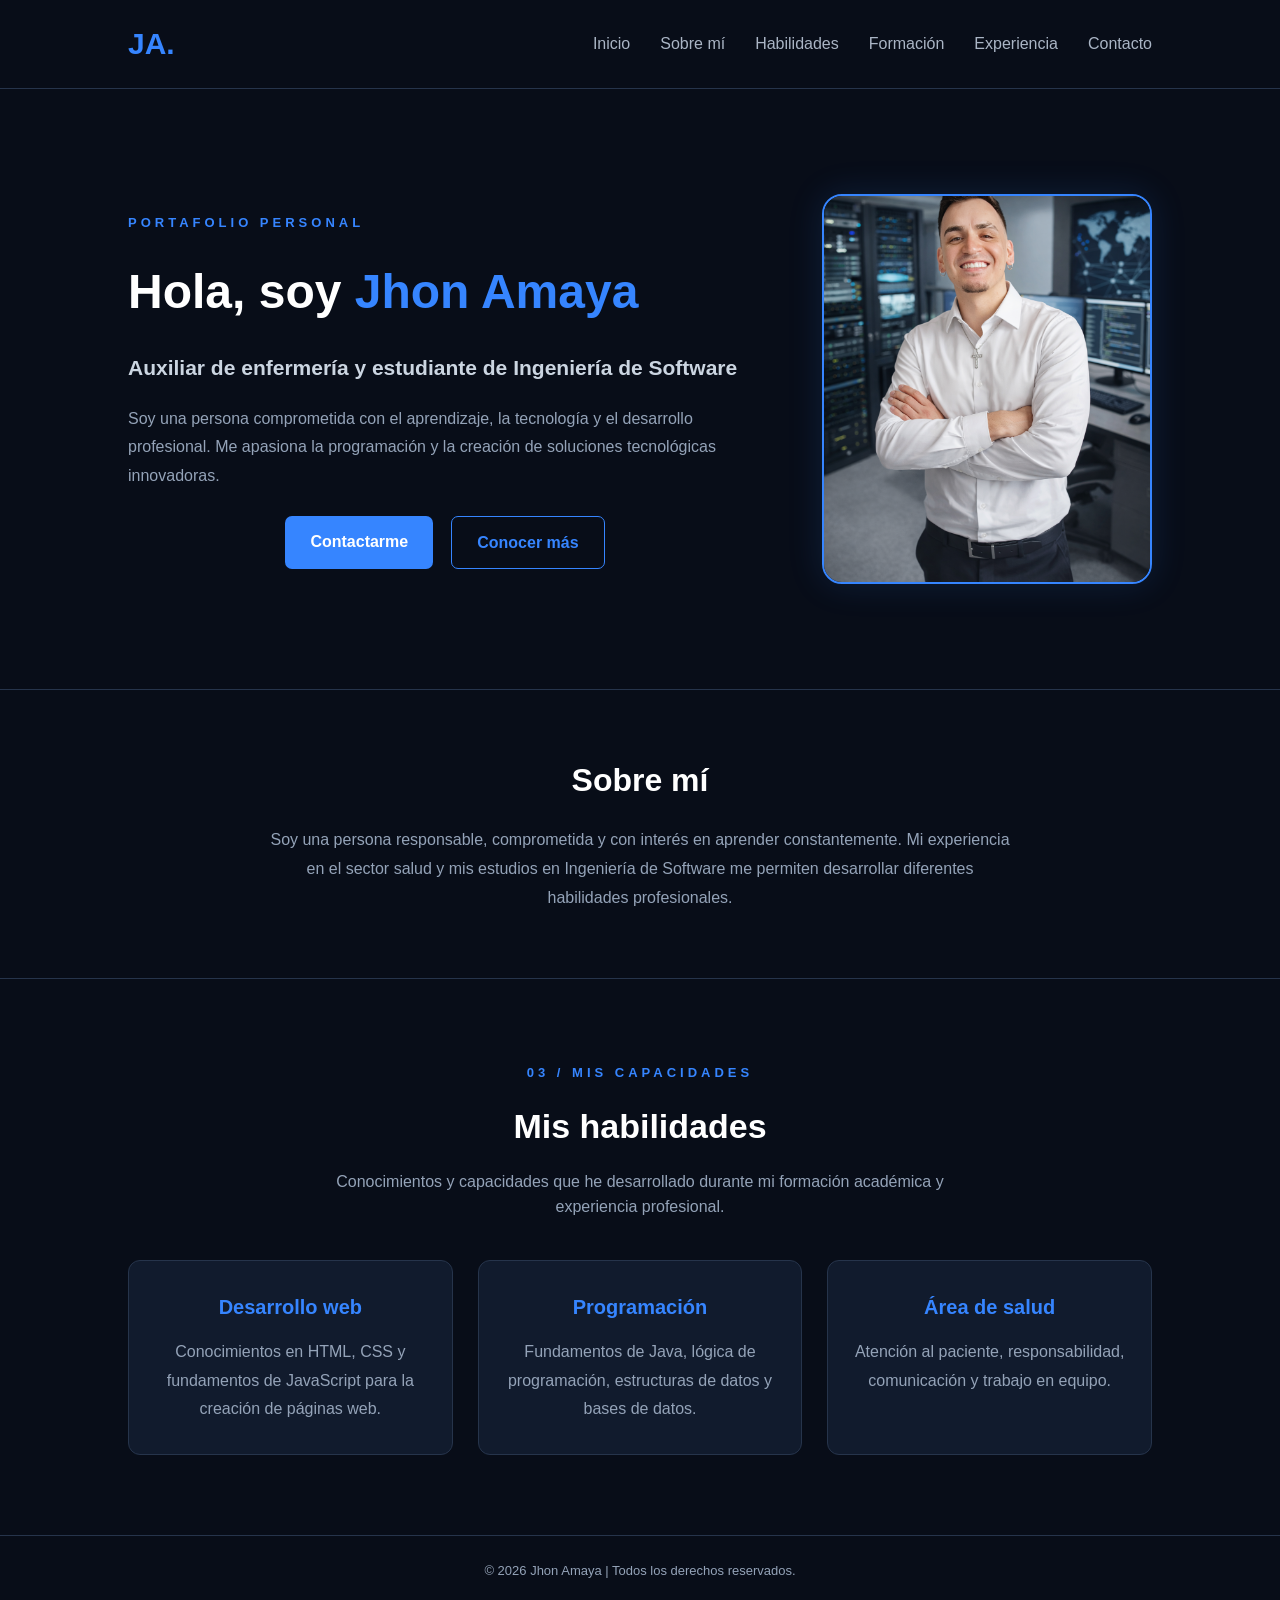
==== index.html @ dc311d81 "Add files via upload" ====
<!DOCTYPE html>
<html lang="es">

<head>
    <meta charset="UTF-8">
    <meta name="viewport" content="width=device-width, initial-scale=1.0">

    <title>Jhon Amaya | Portafolio Profesional</title>

    <link rel="stylesheet" href="css/estilos.css">
</head>

<body>

    <!-- ENCABEZADO -->


<header class="encabezado">
    <nav class="navegacion">

        <a href="index.html" class="logo">JA.</a>

       
<ul class="menu">

    <li><a href="index.html">Inicio</a></li>

    <li><a href="#sobre-mi">Sobre mí</a></li>

    <li><a href="#habilidades">Habilidades</a></li>

    <li><a href="paginas/formacion.html">Formación</a></li>

    <li><a href="paginas/experiencia.html">Experiencia</a></li>

    <li><a href="paginas/contacto.html">Contacto</a></li>

</ul>


    </nav>
</header>


    <!-- CONTENIDO PRINCIPAL -->

  
<!-- PRESENTACIÓN PRINCIPAL -->

<main id="inicio" class="hero">

    <div class="hero-contenido">

        <span class="etiqueta">PORTAFOLIO PERSONAL</span>

        <h1>
            Hola, soy <span>Jhon Amaya</span>
        </h1>

        <h2>
            Auxiliar de enfermería y estudiante de Ingeniería de Software
        </h2>

        <p>
            Soy una persona comprometida con el aprendizaje,
            la tecnología y el desarrollo profesional.

            Me apasiona la programación y la creación de
            soluciones tecnológicas innovadoras.
        </p>

        <div class="botones">

            <a href="mailto:tu-correo@ejemplo.com"
               class="btn-principal">
                Contactarme
            </a>

            <a href="#sobre-mi"
               class="btn-secundario">
                Conocer más
            </a>

        </div>

    </div>

    <div class="hero-fotografia">

       <img src="img/perfil.png" alt="Fotografía de Jhon Amaya">


    </div>

</main>


    <!-- SOBRE MÍ -->

    <section id="sobre-mi" class="sobre-mi">

        <h2>Sobre mí</h2>

        <p>
            Soy una persona responsable, comprometida y con interés
            en aprender constantemente. Mi experiencia en el sector
            salud y mis estudios en Ingeniería de Software me permiten
            desarrollar diferentes habilidades profesionales.
        </p>

    </section>

<!-- SECCIÓN DE HABILIDADES -->

<section id="habilidades" class="habilidades">

    <span class="etiqueta">03 / MIS CAPACIDADES</span>

    <h2>Mis habilidades</h2>

    <p class="descripcion-habilidades">
        Conocimientos y capacidades que he desarrollado
        durante mi formación académica y experiencia profesional.
    </p>

    <div class="contenedor-tarjetas">

        <article class="tarjeta">
            <h3>Desarrollo web</h3>
            <p>
                Conocimientos en HTML, CSS y fundamentos
                de JavaScript para la creación de páginas web.
            </p>
        </article>

        <article class="tarjeta">
            <h3>Programación</h3>
            <p>
                Fundamentos de Java, lógica de programación,
                estructuras de datos y bases de datos.
            </p>
        </article>

        <article class="tarjeta">
            <h3>Área de salud</h3>
            <p>
                Atención al paciente, responsabilidad,
                comunicación y trabajo en equipo.
            </p>
        </article>

    </div>

</section>

    <!-- PIE DE PÁGINA -->

    <footer>
        <p>© 2026 Jhon Amaya | Todos los derechos reservados.</p>
    </footer>

</body>

</html>
---- css/estilos.css ----
/* CONFIGURACIÓN GENERAL */

* {
    margin: 0;
    padding: 0;
    box-sizing: border-box;
}

body {
    background-color: #080D18;
    color: #FFFFFF;
    font-family: Arial, sans-serif;
    line-height: 1.6;
}

/* ENCABEZADO */

header {
    padding: 25px 10%;
    border-bottom: 1px solid #26344B;
}

.logo {
    color: #3685FF;
    font-size: 28px;
    font-weight: bold;
}

/* CONTENIDO PRINCIPAL */

main {
    min-height: 75vh;
    display: flex;
    flex-direction: column;
    justify-content: center;
    align-items: center;
    text-align: center;
    padding: 50px 20px;
}

h1 {
    font-size: 48px;
    margin-bottom: 20px;
}

h1 span {
    color: #3685FF;
}

h2 {
    color: #CBD5E1;
    margin-bottom: 20px;
}

p {
    color: #94A3B8;
    max-width: 650px;
    margin-bottom: 20px;
}

/* PIE DE PÁGINA */

footer {
    text-align: center;
    padding: 25px;
    border-top: 1px solid #26344B;
    color: #64748B;
}

/* ETIQUETA DE PRESENTACIÓN */

.etiqueta {
    color: #3685FF;
    font-size: 13px;
    letter-spacing: 4px;
    font-weight: bold;
    margin-bottom: 15px;
}

/* BOTONES */

.botones {
    display: flex;
    justify-content: center;
    gap: 18px;
    margin-top: 25px;
}

.btn-principal,
.btn-secundario {
    display: inline-block;
    padding: 13px 25px;
    border-radius: 7px;
    text-decoration: none;
    font-weight: bold;
    transition: 0.3s;
}

.btn-principal {
    background-color: #3685FF;
    color: white;
}

.btn-principal:hover {
    background-color: #1764D5;
    transform: translateY(-3px);
}

.btn-secundario {
    color: #3685FF;
    border: 1px solid #3685FF;
}

.btn-secundario:hover {
    background-color: #3685FF;
    color: white;
}

/* SECCIÓN SOBRE MÍ */

.sobre-mi {
    padding: 65px 10%;
    border-top: 1px solid #26344B;
    text-align: center;
}

.sobre-mi h2 {
    color: white;
    font-size: 32px;
    margin-bottom: 20px;
}

.sobre-mi p {
    margin: 0 auto;
    max-width: 750px;
    line-height: 1.8;
}

/* PIE DE PÁGINA */

footer {
    padding: 25px;
    text-align: center;
    border-top: 1px solid #26344B;
}

footer p {
    margin: 0 auto;
    font-size: 13px;
}

/* ADAPTACIÓN PARA CELULARES */

@media (max-width: 600px) {
    .botones {
        flex-direction: column;
        align-items: center;
    }

    .btn-principal,
    .btn-secundario {
        width: 200px;
    }

    h1 {
        font-size: 36px;
    }

    header {
        text-align: center;
    }
}

/* BARRA DE NAVEGACIÓN */

.encabezado {
    padding: 20px 10%;
    border-bottom: 1px solid #26344B;
}

.navegacion {
    display: flex;
    justify-content: space-between;
    align-items: center;
}

.logo {
    color: #3685FF;
    font-size: 30px;
    font-weight: bold;
    text-decoration: none;
}

.menu {
    display: flex;
    align-items: center;
    gap: 30px;
    list-style: none;
}

.menu a {
    color: #AAB5C5;
    text-decoration: none;
    transition: 0.3s;
}

.menu a:hover {
    color: #3685FF;
}

@media (max-width: 600px) {
    .navegacion {
        flex-direction: column;
        gap: 20px;
    }

    .menu {
        gap: 15px;
        flex-wrap: wrap;
        justify-content: center;
    }
}

/* SECCIÓN DE HABILIDADES */

.habilidades {
    padding: 80px 10%;
    text-align: center;
    border-top: 1px solid #26344B;
}

.habilidades h2 {
    font-size: 34px;
    color: #FFFFFF;
    margin: 15px 0;
}

.descripcion-habilidades {
    margin: 0 auto 40px;
    color: #94A3B8;
    max-width: 650px;
}

.contenedor-tarjetas {
    display: grid;
    grid-template-columns: repeat(3, 1fr);
    gap: 25px;
}

.tarjeta {
    background: #111B2D;
    border: 1px solid #26344B;
    border-radius: 12px;
    padding: 30px 22px;
    transition: 0.3s;
}

.tarjeta:hover {
    transform: translateY(-7px);
    border-color: #3685FF;
}

.tarjeta h3 {
    color: #3685FF;
    margin-bottom: 15px;
    font-size: 20px;
}

.tarjeta p {
    color: #94A3B8;
    line-height: 1.8;
    margin: 0 auto;
}

@media (max-width: 800px) {
    .contenedor-tarjetas {
        grid-template-columns: 1fr;
    }
}

/* PRESENTACIÓN CON FOTOGRAFÍA */

.hero {
    min-height: 600px;
    padding: 80px 10%;
    display: flex;
    flex-direction: row;
    justify-content: space-between;
    align-items: center;
    gap: 60px;
    text-align: left;
}

.hero-contenido {
    flex: 1;
    max-width: 650px;
}

.hero-contenido h1 {
    font-size: 48px;
    margin: 20px 0;
}

.hero-contenido h1 span {
    color: #3685FF;
}

.hero-contenido h2 {
    font-size: 21px;
    color: #CBD5E1;
}

.hero-contenido p {
    color: #94A3B8;
    line-height: 1.8;
}

.hero-fotografia {
    width: 330px;
    height: 390px;
    flex-shrink: 0;
    border: 2px solid #3685FF;
    border-radius: 20px;
    overflow: hidden;
    box-shadow: 0 0 35px rgba(54, 133, 255, 0.15);
}

.hero-fotografia img {
    width: 100%;
    height: 100%;
    object-fit: cover;
}

/* ADAPTACIÓN PARA CELULARES */

@media (max-width: 800px) {

    .hero {
        flex-direction: column-reverse;
        text-align: center;
        padding: 60px 7%;
    }

    .hero-fotografia {
        width: 250px;
        height: 300px;
    }

    .hero-contenido h1 {
        font-size: 36px;
    }

    .hero-contenido .botones {
        justify-content: center;
    }

}

/* PÁGINAS INTERNAS */

.pagina-interna {
    min-height: 75vh;
    padding: 80px 10%;
    text-align: center;
}

.pagina-interna h1 {
    margin: 20px 0;
}

.pagina-interna h1 span {
    color: #3685FF;
}

.pagina-interna > p {
    margin: 0 auto 45px;
    max-width: 700px;
}

/* TABLA ACADÉMICA */

.tabla-formacion {
    max-width: 950px;
    margin: 0 auto 40px;
    overflow-x: auto;
}

.tabla-formacion h2 {
    margin-bottom: 25px;
}

.tabla-formacion table {
    width: 100%;
    border-collapse: collapse;
    background: #111B2D;
    border-radius: 10px;
    overflow: hidden;
}

.tabla-formacion th,
.tabla-formacion td {
    padding: 20px;
    border: 1px solid #26344B;
    text-align: left;
}

.tabla-formacion th {
    background: #17263D;
    color: #3685FF;
}

.tabla-formacion td {
    color: #CBD5E1;
}

.tabla-formacion tr:hover {
    background: #1A2940;
}

/* RESUMEN DE EXPERIENCIA */

.resumen-experiencia {
    display: flex;
    justify-content: center;
    gap: 25px;
    flex-wrap: wrap;
    margin: 45px auto 65px;
}

.dato-experiencia {
    background: #111B2D;
    border: 1px solid #26344B;
    border-radius: 12px;
    padding: 25px 35px;
    min-width: 180px;
    display: flex;
    flex-direction: column;
    gap: 10px;
}

.dato-experiencia strong {
    font-size: 32px;
    color: #3685FF;
}

.dato-experiencia span {
    color: #94A3B8;
    font-size: 14px;
}

/* HISTORIAL LABORAL */

.historial-laboral {
    max-width: 850px;
    margin: 0 auto 70px;
    text-align: left;
}

.historial-laboral > h2 {
    text-align: center;
    margin-bottom: 35px;
}

.experiencia-card {
    background: #111B2D;
    border: 1px solid #26344B;
    border-left: 4px solid #3685FF;
    border-radius: 12px;
    padding: 30px;
    margin-bottom: 22px;
    transition: transform 0.3s, border-color 0.3s;
}

.experiencia-card:hover {
    transform: translateY(-5px);
    border-color: #3685FF;
}

.experiencia-card h3 {
    color: #FFFFFF;
    font-size: 21px;
    margin: 12px 0;
}

.experiencia-card h4 {
    color: #3685FF;
    margin-bottom: 12px;
}

.experiencia-card p {
    color: #94A3B8;
    line-height: 1.7;
}

.duracion {
    font-weight: bold;
    color: #CBD5E1 !important;
}

.estado-actual {
    color: #4ADE80;
    font-size: 12px;
    font-weight: bold;
    letter-spacing: 2px;
}

/* FUNCIONES PROFESIONALES */

.funciones-profesionales {
    margin: 70px auto;
}

.funciones-profesionales h2 {
    margin: 20px 0 35px;
}

.funciones-grid {
    max-width: 1050px;
    margin: auto;
    display: grid;
    grid-template-columns: repeat(2, 1fr);
    gap: 20px;
}

.funcion-card {
    background: #111B2D;
    border: 1px solid #26344B;
    border-radius: 12px;
    padding: 25px;
    text-align: left;
    transition: transform 0.3s;
}

.funcion-card:hover {
    transform: translateY(-5px);
}

.funcion-card h3 {
    color: #3685FF;
    margin-bottom: 12px;
}

.funcion-card p {
    color: #94A3B8;
    line-height: 1.7;
}

/* ADAPTACIÓN A CELULARES */

@media (max-width: 700px) {

    .funciones-grid {
        grid-template-columns: 1fr;
    }

    .resumen-experiencia {
        flex-direction: column;
        align-items: stretch;
    }

    .experiencia-card {
        padding: 22px;
    }

}

/* PÁGINA DE CONTACTO */

.contacto-contenedor {
    max-width: 950px;
    margin: 50px auto;
    display: grid;
    grid-template-columns: 1fr 1fr;
    gap: 25px;
    text-align: left;
}

.contacto-card,
.contacto-mensaje {
    background: #111B2D;
    border: 1px solid #26344B;
    border-radius: 14px;
    padding: 35px;
}

.contacto-card h2,
.contacto-mensaje h2 {
    color: #FFFFFF;
    margin-bottom: 30px;
}

.contacto-item {
    border-bottom: 1px solid #26344B;
    padding: 18px 0;
}

.contacto-item h3 {
    color: #3685FF;
    font-size: 16px;
    margin-bottom: 8px;
}

.contacto-item p,
.contacto-mensaje p {
    color: #94A3B8;
    line-height: 1.8;
}

.contacto-mensaje p {
    margin-bottom: 20px;
}

.contacto-mensaje .btn-principal {
    display: inline-block;
    margin-top: 15px;
}

@media (max-width: 700px) {

    .contacto-contenedor {
        grid-template-columns: 1fr;
    }

}
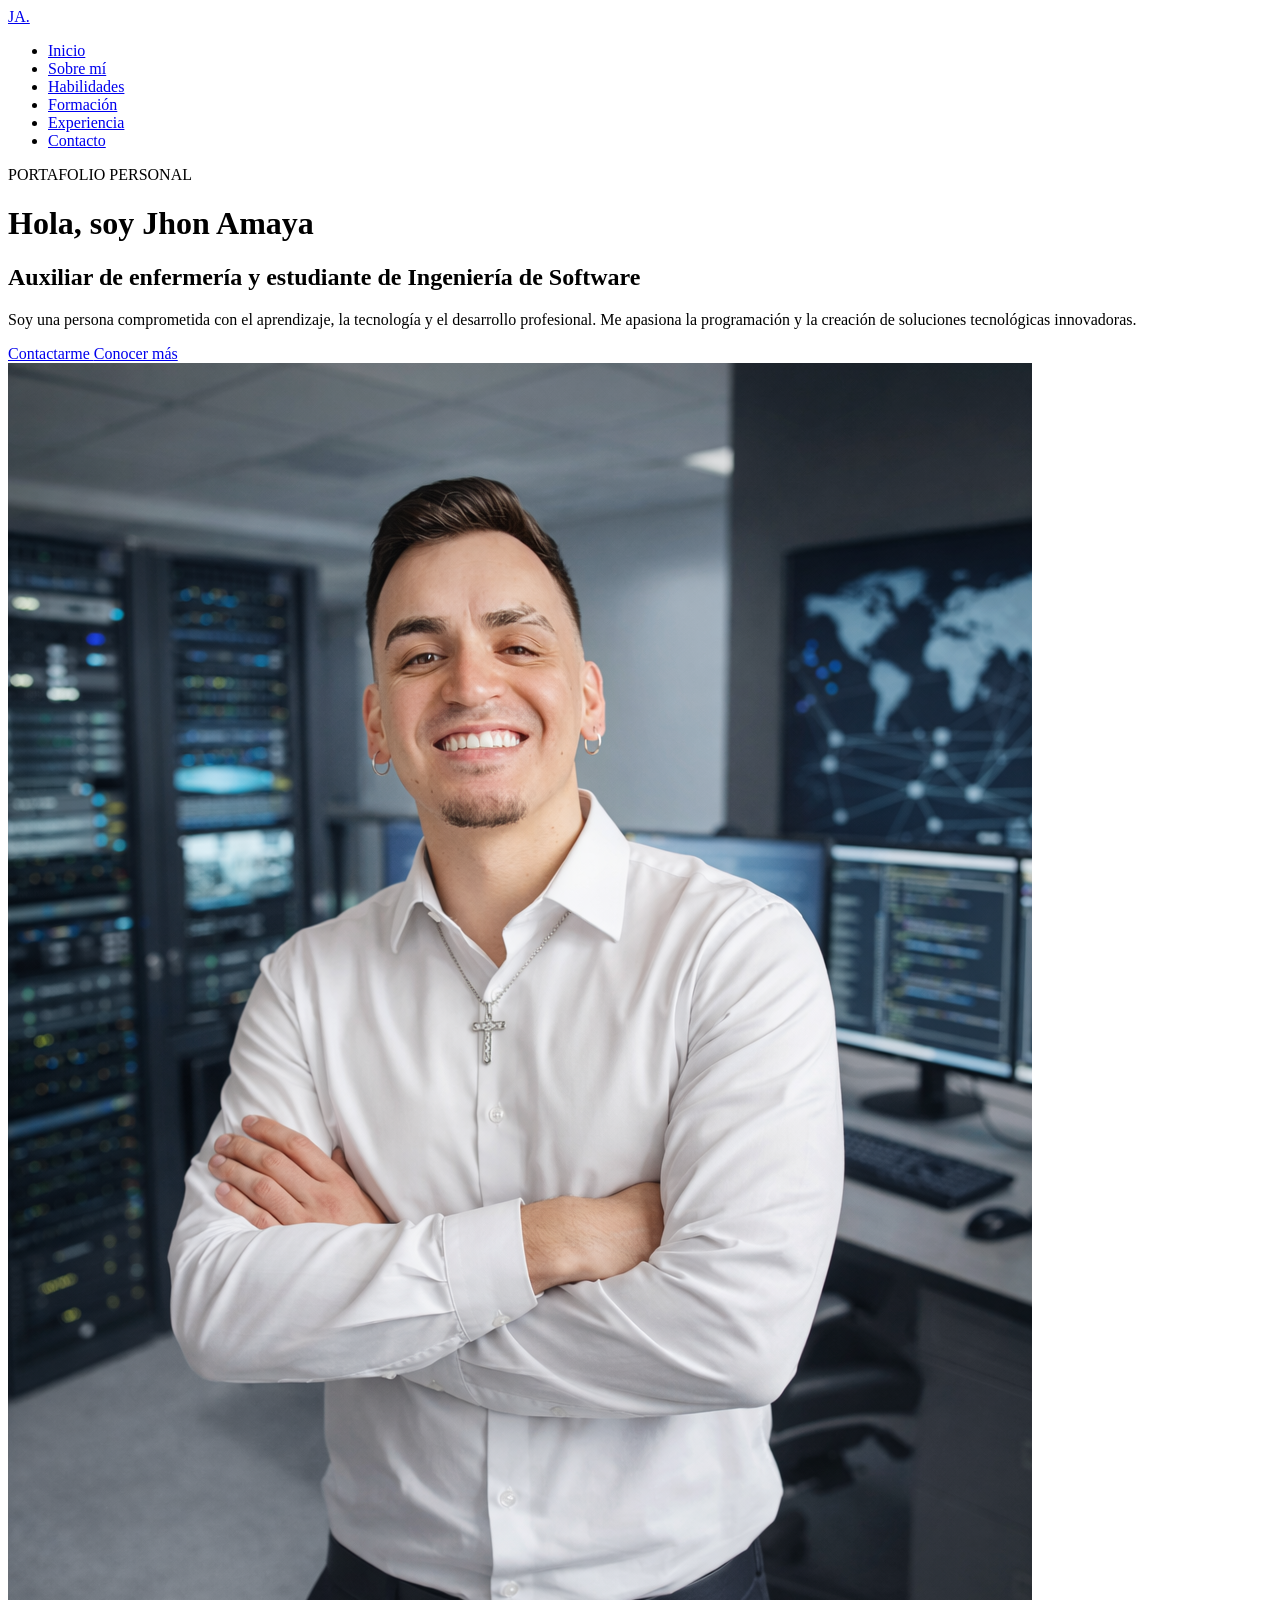
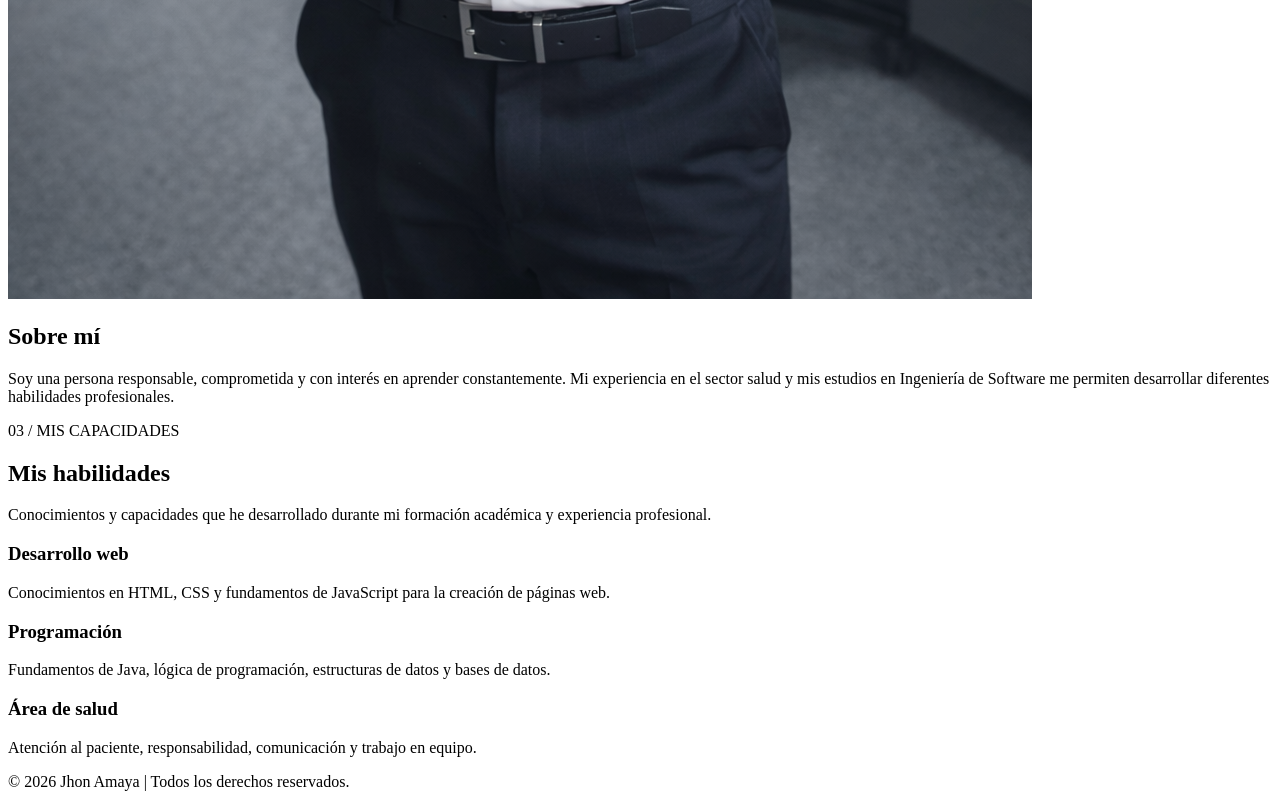
==== commit 03f817c7: "Update index.html" ====
--- a/index.html
+++ b/index.html
@@ -8,7 +8,7 @@
 
     <title>Jhon Amaya | Portafolio Profesional</title>
 
-    <link rel="stylesheet" href="css/estilos.css">
+  <link rel="stylesheet" href="CSS/estilos.css">
 </head>
 
 <body>
@@ -30,11 +30,11 @@
 
     <li><a href="#habilidades">Habilidades</a></li>
 
-    <li><a href="paginas/formacion.html">Formación</a></li>
+    <li><a href="p%C3%A1ginas/formacion.html">Formación</a></li>
 
-    <li><a href="paginas/experiencia.html">Experiencia</a></li>
+    <li><a href="p%C3%A1ginas/experiencia.html">Experiencia</a></li>
 
-    <li><a href="paginas/contacto.html">Contacto</a></li>
+    <li><a href="p%C3%A1ginas/contacto.html">Contacto</a></li>
 
 </ul>
 
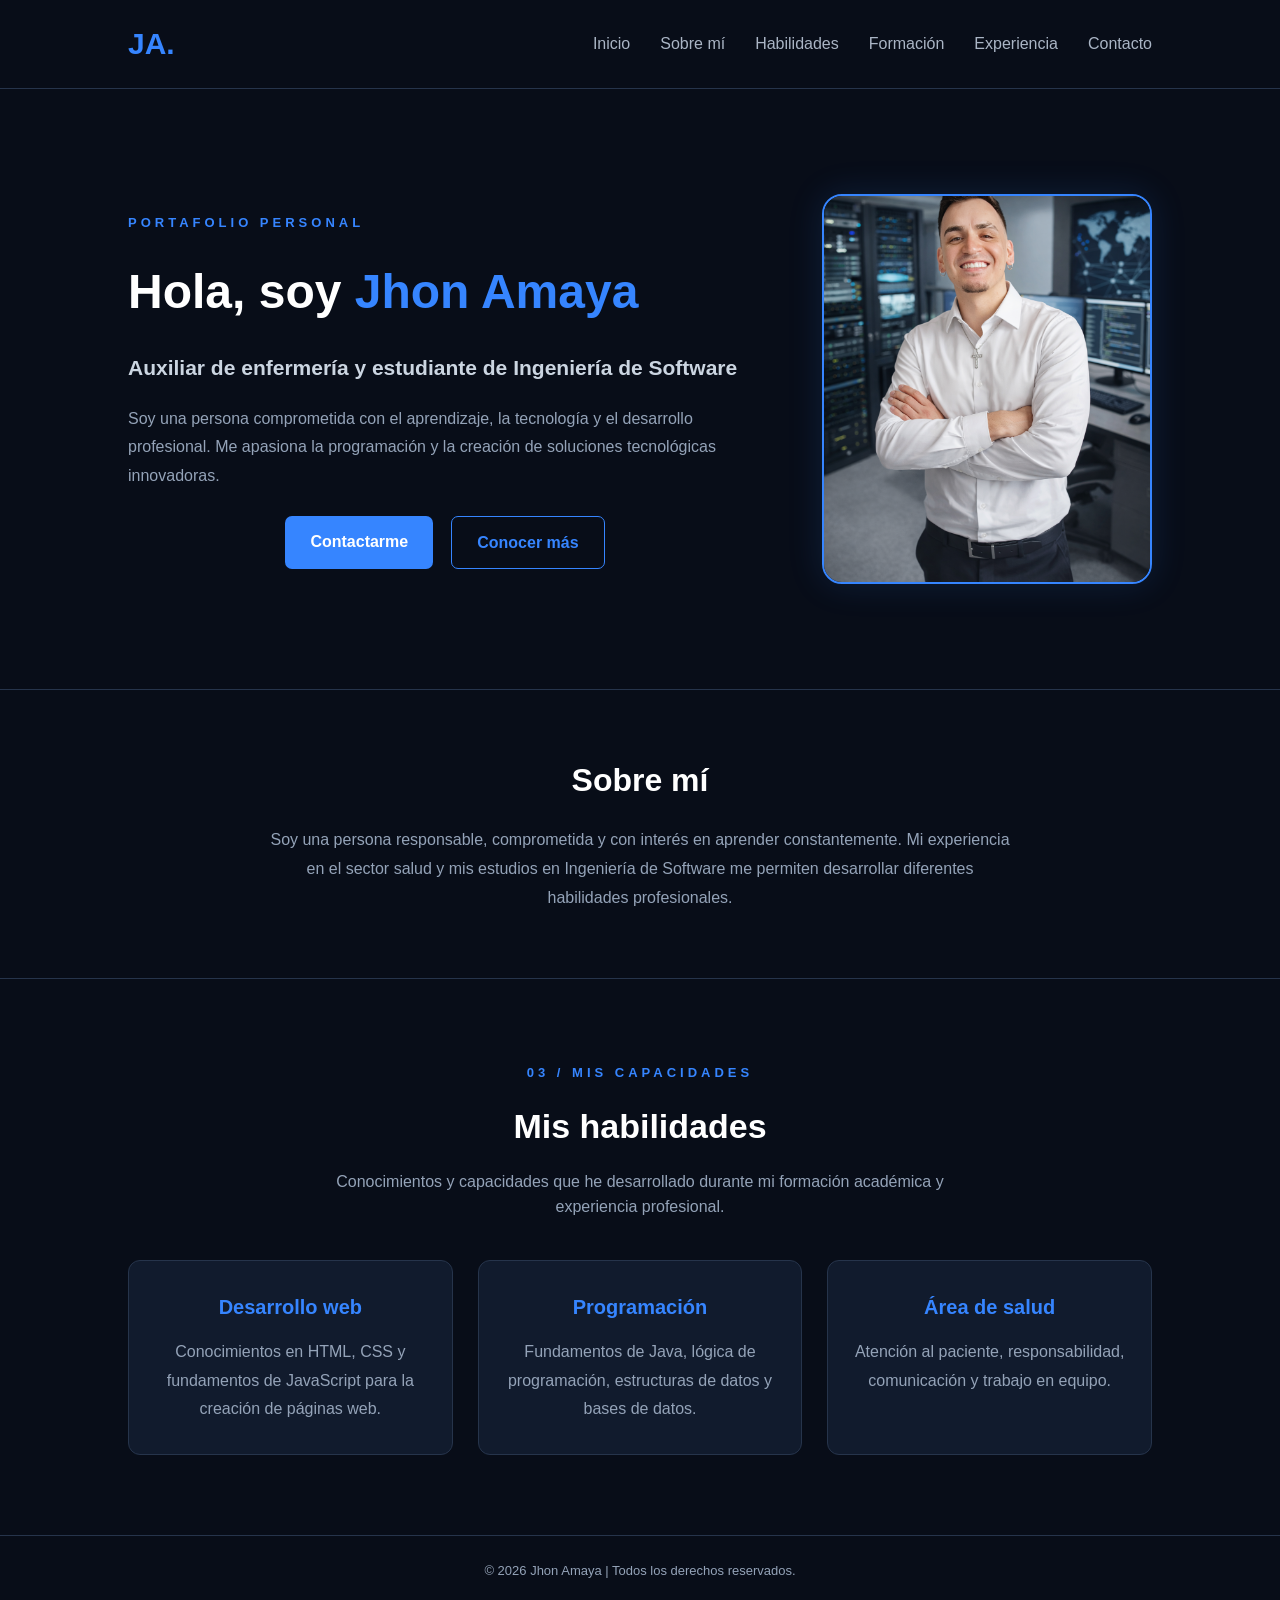
==== commit b711d2cd: "Update index.html" ====
--- a/index.html
+++ b/index.html
@@ -8,7 +8,7 @@
 
     <title>Jhon Amaya | Portafolio Profesional</title>
 
-  <link rel="stylesheet" href="CSS/estilos.css">
+ <link rel="stylesheet" href="css/estilos.css">
 </head>
 
 <body>
@@ -30,11 +30,11 @@
 
     <li><a href="#habilidades">Habilidades</a></li>
 
-    <li><a href="p%C3%A1ginas/formacion.html">Formación</a></li>
-
-    <li><a href="p%C3%A1ginas/experiencia.html">Experiencia</a></li>
-
-    <li><a href="p%C3%A1ginas/contacto.html">Contacto</a></li>
+    <li><a href="paginas/formacion.html">Formación</a></li>
+    
+    <li><a href="paginas/experiencia.html">Experiencia</a></li>
+    
+    <li><a href="paginas/contacto.html">Contacto</a></li>
 
 </ul>
 
--- a/css/estilos.css
+++ b/css/estilos.css
@@ -0,0 +1,625 @@
+
+/* CONFIGURACIÓN GENERAL */
+
+* {
+    margin: 0;
+    padding: 0;
+    box-sizing: border-box;
+}
+
+body {
+    background-color: #080D18;
+    color: #FFFFFF;
+    font-family: Arial, sans-serif;
+    line-height: 1.6;
+}
+
+/* ENCABEZADO */
+
+header {
+    padding: 25px 10%;
+    border-bottom: 1px solid #26344B;
+}
+
+.logo {
+    color: #3685FF;
+    font-size: 28px;
+    font-weight: bold;
+}
+
+/* CONTENIDO PRINCIPAL */
+
+main {
+    min-height: 75vh;
+    display: flex;
+    flex-direction: column;
+    justify-content: center;
+    align-items: center;
+    text-align: center;
+    padding: 50px 20px;
+}
+
+h1 {
+    font-size: 48px;
+    margin-bottom: 20px;
+}
+
+h1 span {
+    color: #3685FF;
+}
+
+h2 {
+    color: #CBD5E1;
+    margin-bottom: 20px;
+}
+
+p {
+    color: #94A3B8;
+    max-width: 650px;
+    margin-bottom: 20px;
+}
+
+/* PIE DE PÁGINA */
+
+footer {
+    text-align: center;
+    padding: 25px;
+    border-top: 1px solid #26344B;
+    color: #64748B;
+}
+
+/* ETIQUETA DE PRESENTACIÓN */
+
+.etiqueta {
+    color: #3685FF;
+    font-size: 13px;
+    letter-spacing: 4px;
+    font-weight: bold;
+    margin-bottom: 15px;
+}
+
+/* BOTONES */
+
+.botones {
+    display: flex;
+    justify-content: center;
+    gap: 18px;
+    margin-top: 25px;
+}
+
+.btn-principal,
+.btn-secundario {
+    display: inline-block;
+    padding: 13px 25px;
+    border-radius: 7px;
+    text-decoration: none;
+    font-weight: bold;
+    transition: 0.3s;
+}
+
+.btn-principal {
+    background-color: #3685FF;
+    color: white;
+}
+
+.btn-principal:hover {
+    background-color: #1764D5;
+    transform: translateY(-3px);
+}
+
+.btn-secundario {
+    color: #3685FF;
+    border: 1px solid #3685FF;
+}
+
+.btn-secundario:hover {
+    background-color: #3685FF;
+    color: white;
+}
+
+/* SECCIÓN SOBRE MÍ */
+
+.sobre-mi {
+    padding: 65px 10%;
+    border-top: 1px solid #26344B;
+    text-align: center;
+}
+
+.sobre-mi h2 {
+    color: white;
+    font-size: 32px;
+    margin-bottom: 20px;
+}
+
+.sobre-mi p {
+    margin: 0 auto;
+    max-width: 750px;
+    line-height: 1.8;
+}
+
+/* PIE DE PÁGINA */
+
+footer {
+    padding: 25px;
+    text-align: center;
+    border-top: 1px solid #26344B;
+}
+
+footer p {
+    margin: 0 auto;
+    font-size: 13px;
+}
+
+/* ADAPTACIÓN PARA CELULARES */
+
+@media (max-width: 600px) {
+    .botones {
+        flex-direction: column;
+        align-items: center;
+    }
+
+    .btn-principal,
+    .btn-secundario {
+        width: 200px;
+    }
+
+    h1 {
+        font-size: 36px;
+    }
+
+    header {
+        text-align: center;
+    }
+}
+
+/* BARRA DE NAVEGACIÓN */
+
+.encabezado {
+    padding: 20px 10%;
+    border-bottom: 1px solid #26344B;
+}
+
+.navegacion {
+    display: flex;
+    justify-content: space-between;
+    align-items: center;
+}
+
+.logo {
+    color: #3685FF;
+    font-size: 30px;
+    font-weight: bold;
+    text-decoration: none;
+}
+
+.menu {
+    display: flex;
+    align-items: center;
+    gap: 30px;
+    list-style: none;
+}
+
+.menu a {
+    color: #AAB5C5;
+    text-decoration: none;
+    transition: 0.3s;
+}
+
+.menu a:hover {
+    color: #3685FF;
+}
+
+@media (max-width: 600px) {
+    .navegacion {
+        flex-direction: column;
+        gap: 20px;
+    }
+
+    .menu {
+        gap: 15px;
+        flex-wrap: wrap;
+        justify-content: center;
+    }
+}
+
+/* SECCIÓN DE HABILIDADES */
+
+.habilidades {
+    padding: 80px 10%;
+    text-align: center;
+    border-top: 1px solid #26344B;
+}
+
+.habilidades h2 {
+    font-size: 34px;
+    color: #FFFFFF;
+    margin: 15px 0;
+}
+
+.descripcion-habilidades {
+    margin: 0 auto 40px;
+    color: #94A3B8;
+    max-width: 650px;
+}
+
+.contenedor-tarjetas {
+    display: grid;
+    grid-template-columns: repeat(3, 1fr);
+    gap: 25px;
+}
+
+.tarjeta {
+    background: #111B2D;
+    border: 1px solid #26344B;
+    border-radius: 12px;
+    padding: 30px 22px;
+    transition: 0.3s;
+}
+
+.tarjeta:hover {
+    transform: translateY(-7px);
+    border-color: #3685FF;
+}
+
+.tarjeta h3 {
+    color: #3685FF;
+    margin-bottom: 15px;
+    font-size: 20px;
+}
+
+.tarjeta p {
+    color: #94A3B8;
+    line-height: 1.8;
+    margin: 0 auto;
+}
+
+@media (max-width: 800px) {
+    .contenedor-tarjetas {
+        grid-template-columns: 1fr;
+    }
+}
+
+/* PRESENTACIÓN CON FOTOGRAFÍA */
+
+.hero {
+    min-height: 600px;
+    padding: 80px 10%;
+    display: flex;
+    flex-direction: row;
+    justify-content: space-between;
+    align-items: center;
+    gap: 60px;
+    text-align: left;
+}
+
+.hero-contenido {
+    flex: 1;
+    max-width: 650px;
+}
+
+.hero-contenido h1 {
+    font-size: 48px;
+    margin: 20px 0;
+}
+
+.hero-contenido h1 span {
+    color: #3685FF;
+}
+
+.hero-contenido h2 {
+    font-size: 21px;
+    color: #CBD5E1;
+}
+
+.hero-contenido p {
+    color: #94A3B8;
+    line-height: 1.8;
+}
+
+.hero-fotografia {
+    width: 330px;
+    height: 390px;
+    flex-shrink: 0;
+    border: 2px solid #3685FF;
+    border-radius: 20px;
+    overflow: hidden;
+    box-shadow: 0 0 35px rgba(54, 133, 255, 0.15);
+}
+
+.hero-fotografia img {
+    width: 100%;
+    height: 100%;
+    object-fit: cover;
+}
+
+/* ADAPTACIÓN PARA CELULARES */
+
+@media (max-width: 800px) {
+
+    .hero {
+        flex-direction: column-reverse;
+        text-align: center;
+        padding: 60px 7%;
+    }
+
+    .hero-fotografia {
+        width: 250px;
+        height: 300px;
+    }
+
+    .hero-contenido h1 {
+        font-size: 36px;
+    }
+
+    .hero-contenido .botones {
+        justify-content: center;
+    }
+
+}
+
+/* PÁGINAS INTERNAS */
+
+.pagina-interna {
+    min-height: 75vh;
+    padding: 80px 10%;
+    text-align: center;
+}
+
+.pagina-interna h1 {
+    margin: 20px 0;
+}
+
+.pagina-interna h1 span {
+    color: #3685FF;
+}
+
+.pagina-interna > p {
+    margin: 0 auto 45px;
+    max-width: 700px;
+}
+
+/* TABLA ACADÉMICA */
+
+.tabla-formacion {
+    max-width: 950px;
+    margin: 0 auto 40px;
+    overflow-x: auto;
+}
+
+.tabla-formacion h2 {
+    margin-bottom: 25px;
+}
+
+.tabla-formacion table {
+    width: 100%;
+    border-collapse: collapse;
+    background: #111B2D;
+    border-radius: 10px;
+    overflow: hidden;
+}
+
+.tabla-formacion th,
+.tabla-formacion td {
+    padding: 20px;
+    border: 1px solid #26344B;
+    text-align: left;
+}
+
+.tabla-formacion th {
+    background: #17263D;
+    color: #3685FF;
+}
+
+.tabla-formacion td {
+    color: #CBD5E1;
+}
+
+.tabla-formacion tr:hover {
+    background: #1A2940;
+}
+
+/* RESUMEN DE EXPERIENCIA */
+
+.resumen-experiencia {
+    display: flex;
+    justify-content: center;
+    gap: 25px;
+    flex-wrap: wrap;
+    margin: 45px auto 65px;
+}
+
+.dato-experiencia {
+    background: #111B2D;
+    border: 1px solid #26344B;
+    border-radius: 12px;
+    padding: 25px 35px;
+    min-width: 180px;
+    display: flex;
+    flex-direction: column;
+    gap: 10px;
+}
+
+.dato-experiencia strong {
+    font-size: 32px;
+    color: #3685FF;
+}
+
+.dato-experiencia span {
+    color: #94A3B8;
+    font-size: 14px;
+}
+
+/* HISTORIAL LABORAL */
+
+.historial-laboral {
+    max-width: 850px;
+    margin: 0 auto 70px;
+    text-align: left;
+}
+
+.historial-laboral > h2 {
+    text-align: center;
+    margin-bottom: 35px;
+}
+
+.experiencia-card {
+    background: #111B2D;
+    border: 1px solid #26344B;
+    border-left: 4px solid #3685FF;
+    border-radius: 12px;
+    padding: 30px;
+    margin-bottom: 22px;
+    transition: transform 0.3s, border-color 0.3s;
+}
+
+.experiencia-card:hover {
+    transform: translateY(-5px);
+    border-color: #3685FF;
+}
+
+.experiencia-card h3 {
+    color: #FFFFFF;
+    font-size: 21px;
+    margin: 12px 0;
+}
+
+.experiencia-card h4 {
+    color: #3685FF;
+    margin-bottom: 12px;
+}
+
+.experiencia-card p {
+    color: #94A3B8;
+    line-height: 1.7;
+}
+
+.duracion {
+    font-weight: bold;
+    color: #CBD5E1 !important;
+}
+
+.estado-actual {
+    color: #4ADE80;
+    font-size: 12px;
+    font-weight: bold;
+    letter-spacing: 2px;
+}
+
+/* FUNCIONES PROFESIONALES */
+
+.funciones-profesionales {
+    margin: 70px auto;
+}
+
+.funciones-profesionales h2 {
+    margin: 20px 0 35px;
+}
+
+.funciones-grid {
+    max-width: 1050px;
+    margin: auto;
+    display: grid;
+    grid-template-columns: repeat(2, 1fr);
+    gap: 20px;
+}
+
+.funcion-card {
+    background: #111B2D;
+    border: 1px solid #26344B;
+    border-radius: 12px;
+    padding: 25px;
+    text-align: left;
+    transition: transform 0.3s;
+}
+
+.funcion-card:hover {
+    transform: translateY(-5px);
+}
+
+.funcion-card h3 {
+    color: #3685FF;
+    margin-bottom: 12px;
+}
+
+.funcion-card p {
+    color: #94A3B8;
+    line-height: 1.7;
+}
+
+/* ADAPTACIÓN A CELULARES */
+
+@media (max-width: 700px) {
+
+    .funciones-grid {
+        grid-template-columns: 1fr;
+    }
+
+    .resumen-experiencia {
+        flex-direction: column;
+        align-items: stretch;
+    }
+
+    .experiencia-card {
+        padding: 22px;
+    }
+
+}
+
+/* PÁGINA DE CONTACTO */
+
+.contacto-contenedor {
+    max-width: 950px;
+    margin: 50px auto;
+    display: grid;
+    grid-template-columns: 1fr 1fr;
+    gap: 25px;
+    text-align: left;
+}
+
+.contacto-card,
+.contacto-mensaje {
+    background: #111B2D;
+    border: 1px solid #26344B;
+    border-radius: 14px;
+    padding: 35px;
+}
+
+.contacto-card h2,
+.contacto-mensaje h2 {
+    color: #FFFFFF;
+    margin-bottom: 30px;
+}
+
+.contacto-item {
+    border-bottom: 1px solid #26344B;
+    padding: 18px 0;
+}
+
+.contacto-item h3 {
+    color: #3685FF;
+    font-size: 16px;
+    margin-bottom: 8px;
+}
+
+.contacto-item p,
+.contacto-mensaje p {
+    color: #94A3B8;
+    line-height: 1.8;
+}
+
+.contacto-mensaje p {
+    margin-bottom: 20px;
+}
+
+.contacto-mensaje .btn-principal {
+    display: inline-block;
+    margin-top: 15px;
+}
+
+@media (max-width: 700px) {
+
+    .contacto-contenedor {
+        grid-template-columns: 1fr;
+    }
+
+}
